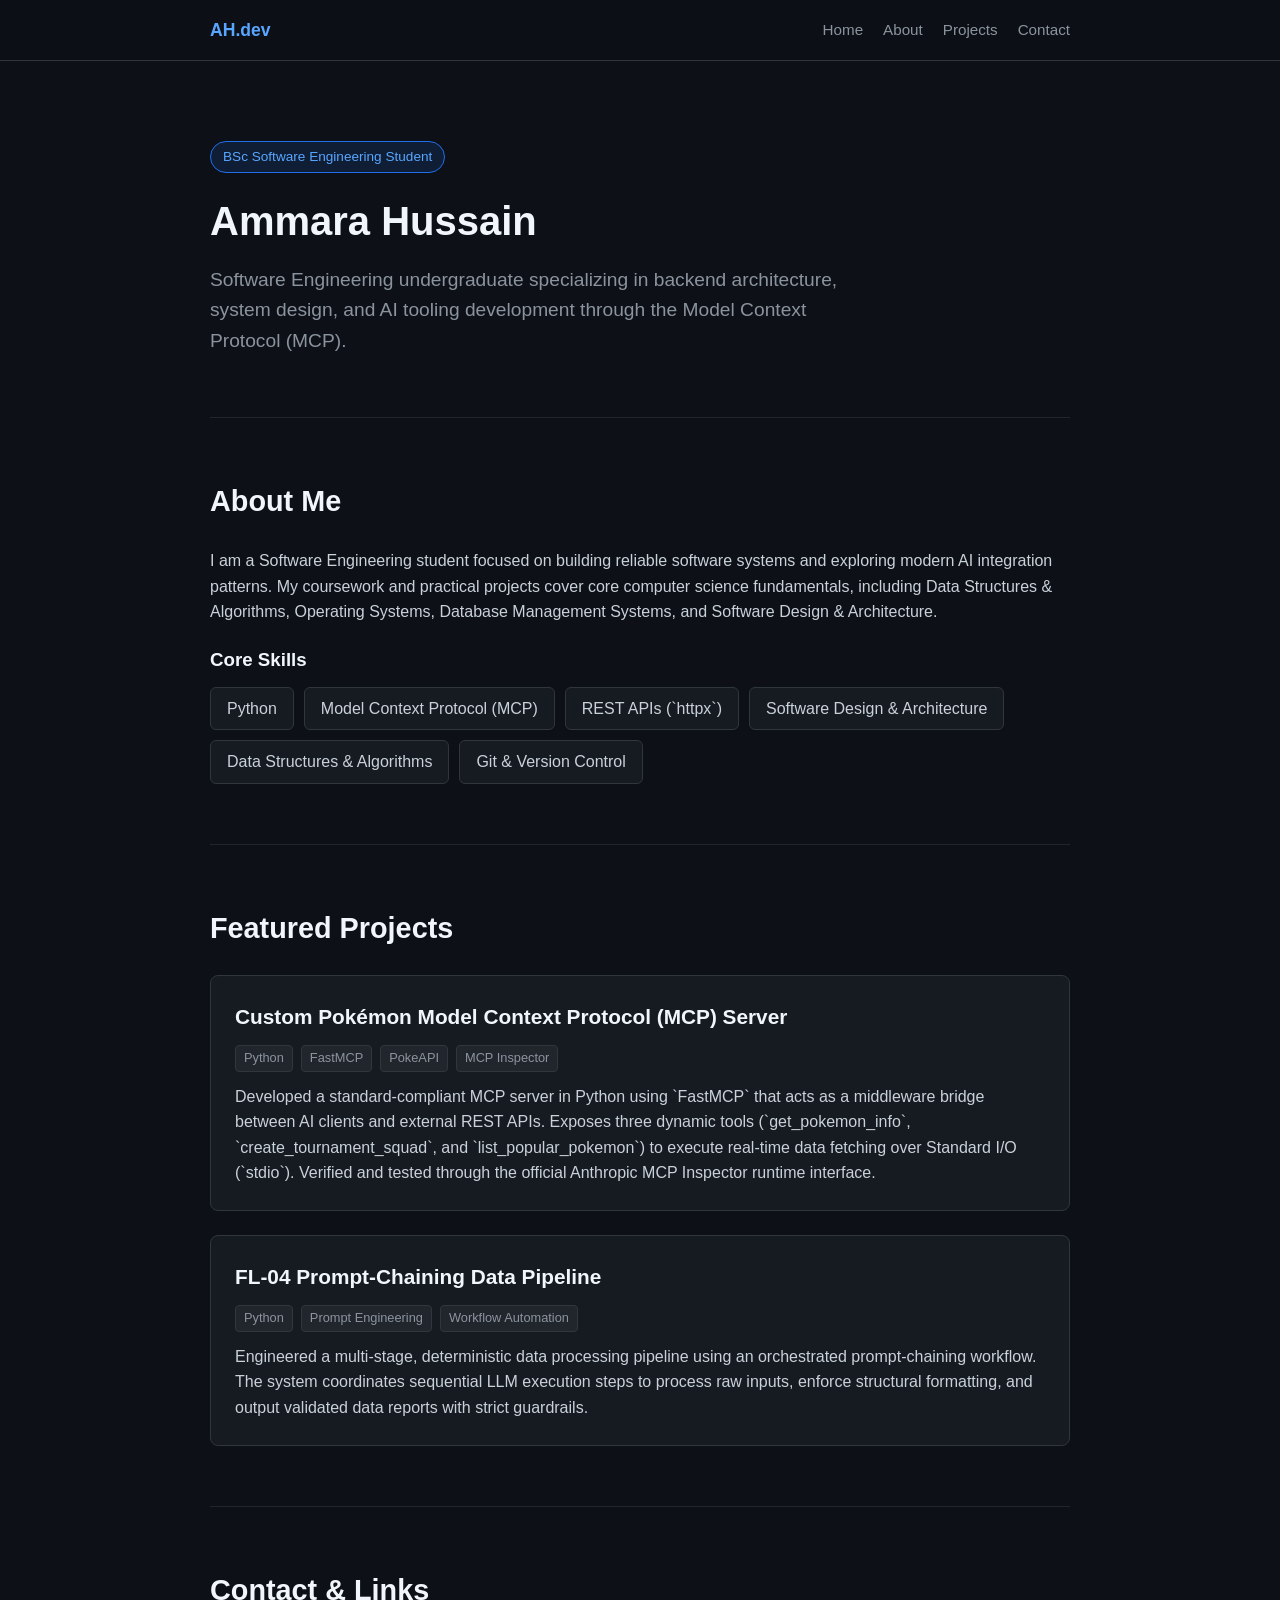
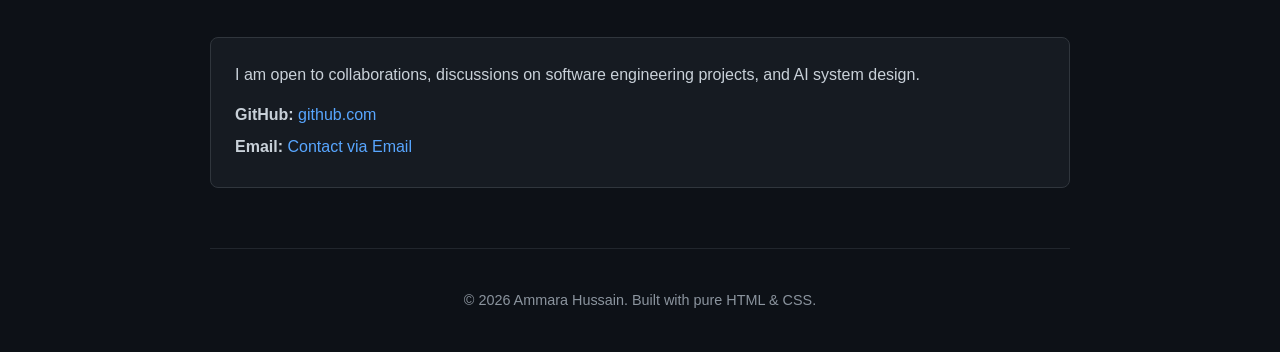
==== index.html @ 9ad75df4 "Deploy portfolio website" ====
<!DOCTYPE html>
<html lang="en">
<head>
    <meta charset="UTF-8">
    <meta name="viewport" content="width=device-width, initial-scale=1.0">
    <title>Ammara Hussain | Software Engineering Portfolio</title>
    <style>
        /* Base Reset & Styling */
        * {
            box-sizing: border-box;
            margin: 0;
            padding: 0;
        }
        body {
            font-family: -apple-system, BlinkMacSystemFont, "Segoe UI", Roboto, Helvetica, Arial, sans-serif;
            background-color: #0d1117;
            color: #c9d1d9;
            line-height: 1.6;
            padding: 0;
        }

        /* Layout Container */
        .container {
            max-width: 900px;
            margin: 0 auto;
            padding: 0 20px;
        }

        /* Navigation Header */
        header {
            position: sticky;
            top: 0;
            background-color: rgba(13, 17, 23, 0.9);
            backdrop-filter: blur(8px);
            border-bottom: 1px solid #30363d;
            z-index: 100;
        }
        nav {
            display: flex;
            justify-content: space-between;
            align-items: center;
            height: 60px;
        }
        .logo {
            font-weight: 700;
            color: #58a6ff;
            text-decoration: none;
            font-size: 1.1rem;
        }
        .nav-links {
            display: flex;
            list-style: none;
            gap: 20px;
        }
        .nav-links a {
            color: #8b949e;
            text-decoration: none;
            font-size: 0.95rem;
            transition: color 0.2s;
        }
        .nav-links a:hover {
            color: #58a6ff;
        }

        /* Sections */
        section {
            padding: 60px 0;
            border-bottom: 1px solid #21262d;
        }

        /* Hero / Home Section */
        .hero {
            padding: 80px 0 60px;
        }
        .hero h1 {
            font-size: 2.5rem;
            color: #f0f6fc;
            margin-bottom: 12px;
        }
        .hero p {
            font-size: 1.2rem;
            color: #8b949e;
            max-width: 650px;
        }
        .badge {
            display: inline-block;
            background-color: #1f6feb22;
            color: #58a6ff;
            border: 1px solid #1f6feb;
            padding: 4px 12px;
            border-radius: 20px;
            font-size: 0.85rem;
            margin-bottom: 16px;
        }

        /* Heading Style */
        h2 {
            font-size: 1.8rem;
            color: #f0f6fc;
            margin-bottom: 24px;
        }

        /* Projects Cards */
        .project-grid {
            display: grid;
            grid-template-columns: 1fr;
            gap: 24px;
        }
        .project-card {
            background-color: #161b22;
            border: 1px solid #30363d;
            border-radius: 8px;
            padding: 24px;
            transition: transform 0.2s, border-color 0.2s;
        }
        .project-card:hover {
            border-color: #58a6ff;
            transform: translateY(-2px);
        }
        .project-card h3 {
            color: #f0f6fc;
            font-size: 1.3rem;
            margin-bottom: 8px;
        }
        .tags {
            display: flex;
            gap: 8px;
            margin: 12px 0;
            flex-wrap: wrap;
        }
        .tag {
            background-color: #21262d;
            color: #8b949e;
            font-size: 0.8rem;
            padding: 2px 8px;
            border-radius: 4px;
            border: 1px solid #30363d;
        }

        /* Skills List */
        .skills-list {
            display: flex;
            flex-wrap: wrap;
            gap: 10px;
        }
        .skill-item {
            background-color: #161b22;
            border: 1px solid #30363d;
            padding: 8px 16px;
            border-radius: 6px;
            color: #c9d1d9;
        }

        /* Contact Details */
        .contact-box {
            background-color: #161b22;
            border: 1px solid #30363d;
            border-radius: 8px;
            padding: 24px;
        }
        .contact-link {
            color: #58a6ff;
            text-decoration: none;
        }
        .contact-link:hover {
            text-decoration: underline;
        }

        /* Footer */
        footer {
            padding: 40px 0;
            text-align: center;
            color: #8b949e;
            font-size: 0.9rem;
        }
    </style>
</head>
<body>

    <!-- Header Navigation -->
    <header>
        <div class="container">
            <nav>
                <a href="#home" class="logo">AH.dev</a>
                <ul class="nav-links">
                    <li><a href="#home">Home</a></li>
                    <li><a href="#about">About</a></li>
                    <li><a href="#projects">Projects</a></li>
                    <li><a href="#contact">Contact</a></li>
                </ul>
            </nav>
        </div>
    </header>

    <div class="container">
        
        <!-- Home / Hero Section -->
        <section id="home" class="hero">
            <span class="badge">BSc Software Engineering Student</span>
            <h1>Ammara Hussain</h1>
            <p>Software Engineering undergraduate specializing in backend architecture, system design, and AI tooling development through the Model Context Protocol (MCP).</p>
        </section>

        <!-- About Section -->
        <section id="about">
            <h2>About Me</h2>
            <p style="margin-bottom: 16px;">
                I am a Software Engineering student focused on building reliable software systems and exploring modern AI integration patterns. My coursework and practical projects cover core computer science fundamentals, including Data Structures & Algorithms, Operating Systems, Database Management Systems, and Software Design & Architecture.
            </p>
            <h3 style="color: #f0f6fc; margin: 20px 0 12px;">Core Skills</h3>
            <div class="skills-list">
                <span class="skill-item">Python</span>
                <span class="skill-item">Model Context Protocol (MCP)</span>
                <span class="skill-item">REST APIs (`httpx`)</span>
                <span class="skill-item">Software Design & Architecture</span>
                <span class="skill-item">Data Structures & Algorithms</span>
                <span class="skill-item">Git & Version Control</span>
            </div>
        </section>

        <!-- Projects Section -->
        <section id="projects">
            <h2>Featured Projects</h2>
            <div class="project-grid">

                <!-- FL-05 Project -->
                <div class="project-card">
                    <h3>Custom Pokémon Model Context Protocol (MCP) Server</h3>
                    <div class="tags">
                        <span class="tag">Python</span>
                        <span class="tag">FastMCP</span>
                        <span class="tag">PokeAPI</span>
                        <span class="tag">MCP Inspector</span>
                    </div>
                    <p>
                        Developed a standard-compliant MCP server in Python using `FastMCP` that acts as a middleware bridge between AI clients and external REST APIs. Exposes three dynamic tools (`get_pokemon_info`, `create_tournament_squad`, and `list_popular_pokemon`) to execute real-time data fetching over Standard I/O (`stdio`). Verified and tested through the official Anthropic MCP Inspector runtime interface.
                    </p>
                </div>

                <!-- FL-04 Project -->
                <div class="project-card">
                    <h3>FL-04 Prompt-Chaining Data Pipeline</h3>
                    <div class="tags">
                        <span class="tag">Python</span>
                        <span class="tag">Prompt Engineering</span>
                        <span class="tag">Workflow Automation</span>
                    </div>
                    <p>
                        Engineered a multi-stage, deterministic data processing pipeline using an orchestrated prompt-chaining workflow. The system coordinates sequential LLM execution steps to process raw inputs, enforce structural formatting, and output validated data reports with strict guardrails.
                    </p>
                </div>

            </div>
        </section>

        <!-- Contact Section -->
        <section id="contact">
            <h2>Contact & Links</h2>
            <div class="contact-box">
                <p style="margin-bottom: 12px;">I am open to collaborations, discussions on software engineering projects, and AI system design.</p>
                <ul style="list-style: none; line-height: 2;">
                    <li><strong>GitHub:</strong> <a href="https://github.com/Ammara-Hussain" target="_blank" class="contact-link">github.com</a></li>
                    <li><strong>Email:</strong> <a href="ammarahussain2024@gmail.com" class="contact-link">Contact via Email</a></li>
                </ul>
            </div>
        </section>

        <footer>
            <p>&copy; 2026 Ammara Hussain. Built with pure HTML & CSS.</p>
        </footer>

    </div>

</body>
</html>
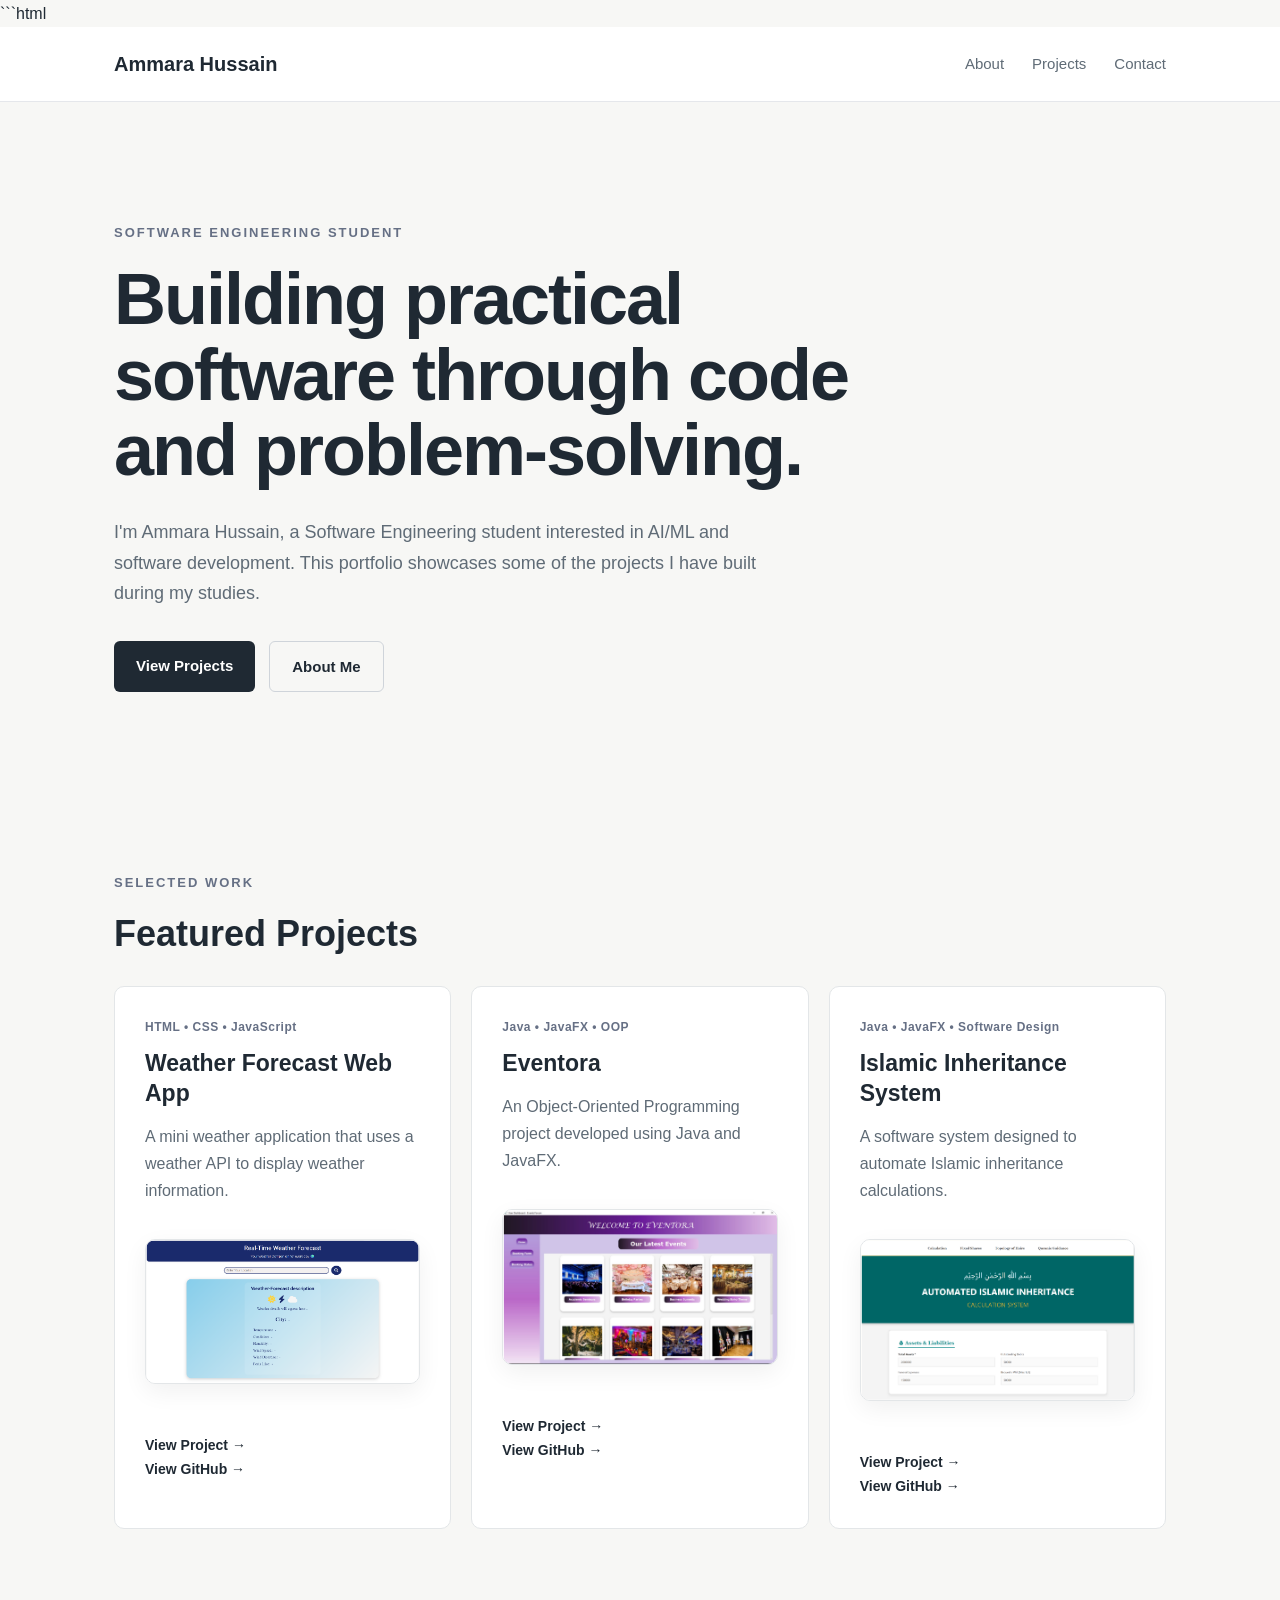
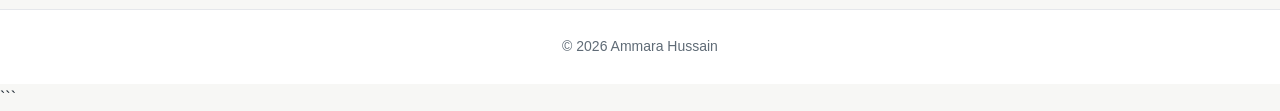
==== commit 1454ca86: "Initial portfolio" ====
--- a/index.html
+++ b/index.html
@@ -1,275 +1,233 @@
+```html
 <!DOCTYPE html>
 <html lang="en">
+
 <head>
     <meta charset="UTF-8">
     <meta name="viewport" content="width=device-width, initial-scale=1.0">
-    <title>Ammara Hussain | Software Engineering Portfolio</title>
-    <style>
-        /* Base Reset & Styling */
-        * {
-            box-sizing: border-box;
-            margin: 0;
-            padding: 0;
-        }
-        body {
-            font-family: -apple-system, BlinkMacSystemFont, "Segoe UI", Roboto, Helvetica, Arial, sans-serif;
-            background-color: #0d1117;
-            color: #c9d1d9;
-            line-height: 1.6;
-            padding: 0;
-        }
-
-        /* Layout Container */
-        .container {
-            max-width: 900px;
-            margin: 0 auto;
-            padding: 0 20px;
-        }
-
-        /* Navigation Header */
-        header {
-            position: sticky;
-            top: 0;
-            background-color: rgba(13, 17, 23, 0.9);
-            backdrop-filter: blur(8px);
-            border-bottom: 1px solid #30363d;
-            z-index: 100;
-        }
-        nav {
-            display: flex;
-            justify-content: space-between;
-            align-items: center;
-            height: 60px;
-        }
-        .logo {
-            font-weight: 700;
-            color: #58a6ff;
-            text-decoration: none;
-            font-size: 1.1rem;
-        }
-        .nav-links {
-            display: flex;
-            list-style: none;
-            gap: 20px;
-        }
-        .nav-links a {
-            color: #8b949e;
-            text-decoration: none;
-            font-size: 0.95rem;
-            transition: color 0.2s;
-        }
-        .nav-links a:hover {
-            color: #58a6ff;
-        }
-
-        /* Sections */
-        section {
-            padding: 60px 0;
-            border-bottom: 1px solid #21262d;
-        }
-
-        /* Hero / Home Section */
-        .hero {
-            padding: 80px 0 60px;
-        }
-        .hero h1 {
-            font-size: 2.5rem;
-            color: #f0f6fc;
-            margin-bottom: 12px;
-        }
-        .hero p {
-            font-size: 1.2rem;
-            color: #8b949e;
-            max-width: 650px;
-        }
-        .badge {
-            display: inline-block;
-            background-color: #1f6feb22;
-            color: #58a6ff;
-            border: 1px solid #1f6feb;
-            padding: 4px 12px;
-            border-radius: 20px;
-            font-size: 0.85rem;
-            margin-bottom: 16px;
-        }
-
-        /* Heading Style */
-        h2 {
-            font-size: 1.8rem;
-            color: #f0f6fc;
-            margin-bottom: 24px;
-        }
-
-        /* Projects Cards */
-        .project-grid {
-            display: grid;
-            grid-template-columns: 1fr;
-            gap: 24px;
-        }
-        .project-card {
-            background-color: #161b22;
-            border: 1px solid #30363d;
-            border-radius: 8px;
-            padding: 24px;
-            transition: transform 0.2s, border-color 0.2s;
-        }
-        .project-card:hover {
-            border-color: #58a6ff;
-            transform: translateY(-2px);
-        }
-        .project-card h3 {
-            color: #f0f6fc;
-            font-size: 1.3rem;
-            margin-bottom: 8px;
-        }
-        .tags {
-            display: flex;
-            gap: 8px;
-            margin: 12px 0;
-            flex-wrap: wrap;
-        }
-        .tag {
-            background-color: #21262d;
-            color: #8b949e;
-            font-size: 0.8rem;
-            padding: 2px 8px;
-            border-radius: 4px;
-            border: 1px solid #30363d;
-        }
-
-        /* Skills List */
-        .skills-list {
-            display: flex;
-            flex-wrap: wrap;
-            gap: 10px;
-        }
-        .skill-item {
-            background-color: #161b22;
-            border: 1px solid #30363d;
-            padding: 8px 16px;
-            border-radius: 6px;
-            color: #c9d1d9;
-        }
-
-        /* Contact Details */
-        .contact-box {
-            background-color: #161b22;
-            border: 1px solid #30363d;
-            border-radius: 8px;
-            padding: 24px;
-        }
-        .contact-link {
-            color: #58a6ff;
-            text-decoration: none;
-        }
-        .contact-link:hover {
-            text-decoration: underline;
-        }
-
-        /* Footer */
-        footer {
-            padding: 40px 0;
-            text-align: center;
-            color: #8b949e;
-            font-size: 0.9rem;
-        }
-    </style>
+
+    <title>Ammara Hussain | Portfolio</title>
+
+    <link rel="stylesheet" href="css/style.css">
 </head>
+
+
 <body>
 
-    <!-- Header Navigation -->
-    <header>
-        <div class="container">
-            <nav>
-                <a href="#home" class="logo">AH.dev</a>
-                <ul class="nav-links">
-                    <li><a href="#home">Home</a></li>
-                    <li><a href="#about">About</a></li>
-                    <li><a href="#projects">Projects</a></li>
-                    <li><a href="#contact">Contact</a></li>
-                </ul>
-            </nav>
+<header>
+
+    <nav>
+
+        <a href="index.html" class="logo">
+            Ammara Hussain
+        </a>
+
+        <div class="nav-links">
+            <a href="about.html">About</a>
+            <a href="projects.html">Projects</a>
+            <a href="contact.html">Contact</a>
         </div>
-    </header>
-
-    <div class="container">
-        
-        <!-- Home / Hero Section -->
-        <section id="home" class="hero">
-            <span class="badge">BSc Software Engineering Student</span>
-            <h1>Ammara Hussain</h1>
-            <p>Software Engineering undergraduate specializing in backend architecture, system design, and AI tooling development through the Model Context Protocol (MCP).</p>
-        </section>
-
-        <!-- About Section -->
-        <section id="about">
-            <h2>About Me</h2>
-            <p style="margin-bottom: 16px;">
-                I am a Software Engineering student focused on building reliable software systems and exploring modern AI integration patterns. My coursework and practical projects cover core computer science fundamentals, including Data Structures & Algorithms, Operating Systems, Database Management Systems, and Software Design & Architecture.
-            </p>
-            <h3 style="color: #f0f6fc; margin: 20px 0 12px;">Core Skills</h3>
-            <div class="skills-list">
-                <span class="skill-item">Python</span>
-                <span class="skill-item">Model Context Protocol (MCP)</span>
-                <span class="skill-item">REST APIs (`httpx`)</span>
-                <span class="skill-item">Software Design & Architecture</span>
-                <span class="skill-item">Data Structures & Algorithms</span>
-                <span class="skill-item">Git & Version Control</span>
-            </div>
-        </section>
-
-        <!-- Projects Section -->
-        <section id="projects">
-            <h2>Featured Projects</h2>
-            <div class="project-grid">
-
-                <!-- FL-05 Project -->
-                <div class="project-card">
-                    <h3>Custom Pokémon Model Context Protocol (MCP) Server</h3>
-                    <div class="tags">
-                        <span class="tag">Python</span>
-                        <span class="tag">FastMCP</span>
-                        <span class="tag">PokeAPI</span>
-                        <span class="tag">MCP Inspector</span>
-                    </div>
-                    <p>
-                        Developed a standard-compliant MCP server in Python using `FastMCP` that acts as a middleware bridge between AI clients and external REST APIs. Exposes three dynamic tools (`get_pokemon_info`, `create_tournament_squad`, and `list_popular_pokemon`) to execute real-time data fetching over Standard I/O (`stdio`). Verified and tested through the official Anthropic MCP Inspector runtime interface.
-                    </p>
-                </div>
-
-                <!-- FL-04 Project -->
-                <div class="project-card">
-                    <h3>FL-04 Prompt-Chaining Data Pipeline</h3>
-                    <div class="tags">
-                        <span class="tag">Python</span>
-                        <span class="tag">Prompt Engineering</span>
-                        <span class="tag">Workflow Automation</span>
-                    </div>
-                    <p>
-                        Engineered a multi-stage, deterministic data processing pipeline using an orchestrated prompt-chaining workflow. The system coordinates sequential LLM execution steps to process raw inputs, enforce structural formatting, and output validated data reports with strict guardrails.
-                    </p>
-                </div>
-
-            </div>
-        </section>
-
-        <!-- Contact Section -->
-        <section id="contact">
-            <h2>Contact & Links</h2>
-            <div class="contact-box">
-                <p style="margin-bottom: 12px;">I am open to collaborations, discussions on software engineering projects, and AI system design.</p>
-                <ul style="list-style: none; line-height: 2;">
-                    <li><strong>GitHub:</strong> <a href="https://github.com/Ammara-Hussain" target="_blank" class="contact-link">github.com</a></li>
-                    <li><strong>Email:</strong> <a href="ammarahussain2024@gmail.com" class="contact-link">Contact via Email</a></li>
-                </ul>
-            </div>
-        </section>
-
-        <footer>
-            <p>&copy; 2026 Ammara Hussain. Built with pure HTML & CSS.</p>
-        </footer>
-
-    </div>
+
+    </nav>
+
+</header>
+
+
+<main>
+
+
+    <!-- HERO SECTION -->
+
+    <section class="hero">
+
+        <p class="eyebrow">
+            SOFTWARE ENGINEERING STUDENT
+        </p>
+
+        <h1>
+            Building practical software
+            through code and problem-solving.
+        </h1>
+
+        <p>
+            I'm Ammara Hussain, a Software Engineering student
+            interested in AI/ML and software development.
+            This portfolio showcases some of the projects
+            I have built during my studies.
+        </p>
+
+        <div class="buttons">
+
+            <a href="projects.html" class="button">
+                View Projects
+            </a>
+
+            <a href="about.html" class="button secondary">
+                About Me
+            </a>
+
+        </div>
+
+    </section>
+
+
+
+    <!-- FEATURED PROJECTS -->
+
+    <section class="featured">
+
+        <p class="eyebrow">
+            SELECTED WORK
+        </p>
+
+        <h2>
+            Featured Projects
+        </h2>
+
+
+        <div class="project-grid">
+
+
+            <!-- WEATHER APP -->
+
+            <article class="project-card">
+
+                <span>
+                    HTML • CSS • JavaScript
+                </span>
+
+                <h3>
+                    Weather Forecast Web App
+                </h3>
+
+                <p>
+                    A mini weather application that uses
+                    a weather API to display weather information.
+                </p>
+
+                <img
+                    src="assets/weather-app.png"
+                    alt="Weather Forecast Web App"
+                    class="project-image"
+                >
+
+                <a href="projects/weather.html">
+                    View Project →
+                </a>
+
+                <br>
+
+                <a
+                    href="https://github.com/Ammara-Hussain/Weather-Forecast-App"
+                    target="_blank"
+                    rel="noopener noreferrer"
+                >
+                    View GitHub →
+                </a>
+
+            </article>
+
+
+
+            <!-- EVENTORA -->
+
+            <article class="project-card">
+
+                <span>
+                    Java • JavaFX • OOP
+                </span>
+
+                <h3>
+                    Eventora
+                </h3>
+
+                <p>
+                    An Object-Oriented Programming project
+                    developed using Java and JavaFX.
+                </p>
+
+                <img
+                    src="assets/eventora.png"
+                    alt="Eventora JavaFX application"
+                    class="project-image"
+                >
+
+                <a href="projects/eventora.html">
+                    View Project →
+                </a>
+
+                <br>
+
+                <a
+                    href="https://github.com/Ammara-Hussain/Event-Management-System"
+                    target="_blank"
+                    rel="noopener noreferrer"
+                >
+                    View GitHub →
+                </a>
+
+            </article>
+
+
+
+            <!-- ISLAMIC INHERITANCE SYSTEM -->
+
+            <article class="project-card">
+
+                <span>
+                    Java • JavaFX • Software Design
+                </span>
+
+                <h3>
+                    Islamic Inheritance System
+                </h3>
+
+                <p>
+                    A software system designed to automate
+                    Islamic inheritance calculations.
+                </p>
+
+                <img
+                    src="assets/inheritance-system.png"
+                    alt="Automated Islamic Inheritance Calculation System"
+                    class="project-image"
+                >
+
+                <a href="projects/inheritance.html">
+                    View Project →
+                </a>
+
+                <br>
+
+                <a
+                    href="https://github.com/Ammara-Hussain/IslamicInheritanceCalculator"
+                    target="_blank"
+                    rel="noopener noreferrer"
+                >
+                    View GitHub →
+                </a>
+
+            </article>
+
+
+        </div>
+
+    </section>
+
+
+</main>
+
+
+<footer>
+
+    <p>
+        © 2026 Ammara Hussain
+    </p>
+
+</footer>
+
 
 </body>
-</html>+
+</html>
+```
--- a/css/style.css
+++ b/css/style.css
@@ -0,0 +1,485 @@
+/* =========================================
+   RESET & BASE STYLES
+========================================= */
+
+* {
+    margin: 0;
+    padding: 0;
+    box-sizing: border-box;
+}
+
+html {
+    scroll-behavior: smooth;
+}
+
+body {
+    font-family: Arial, Helvetica, sans-serif;
+    background: #f7f7f5;
+    color: #1f2933;
+    line-height: 1.7;
+}
+
+a {
+    color: inherit;
+    text-decoration: none;
+}
+
+p {
+    color: #5f6b76;
+}
+
+ul {
+    padding-left: 20px;
+}
+
+
+/* =========================================
+   NAVIGATION
+========================================= */
+
+header {
+    border-bottom: 1px solid #e5e7eb;
+    background: #ffffff;
+}
+
+nav {
+    max-width: 1100px;
+    margin: 0 auto;
+    padding: 20px 24px;
+
+    display: flex;
+    justify-content: space-between;
+    align-items: center;
+}
+
+.logo {
+    font-size: 20px;
+    font-weight: 700;
+}
+
+.nav-links {
+    display: flex;
+    gap: 28px;
+}
+
+.nav-links a {
+    color: #5f6b76;
+    font-size: 15px;
+    transition: color 0.2s ease;
+}
+
+.nav-links a:hover {
+    color: #111827;
+}
+
+
+/* =========================================
+   GENERAL LAYOUT
+========================================= */
+
+main {
+    max-width: 1100px;
+    margin: 0 auto;
+    padding: 0 24px;
+}
+
+section {
+    padding: 80px 0;
+}
+
+
+/* =========================================
+   HERO
+========================================= */
+
+.hero {
+    max-width: 850px;
+    padding-top: 120px;
+    padding-bottom: 100px;
+}
+
+.eyebrow {
+    color: #667085;
+    font-size: 13px;
+    font-weight: 700;
+    letter-spacing: 2px;
+    margin-bottom: 18px;
+}
+
+.hero h1 {
+    max-width: 800px;
+    font-size: clamp(42px, 7vw, 72px);
+    line-height: 1.05;
+    letter-spacing: -2px;
+    margin-bottom: 28px;
+}
+
+.hero > p:not(.eyebrow) {
+    max-width: 680px;
+    font-size: 18px;
+}
+
+
+/* =========================================
+   BUTTONS
+========================================= */
+
+.buttons {
+    display: flex;
+    gap: 14px;
+    margin-top: 32px;
+}
+
+.button {
+    display: inline-block;
+    padding: 12px 22px;
+
+    background: #1f2933;
+    color: white;
+
+    border-radius: 6px;
+
+    font-size: 15px;
+    font-weight: 600;
+
+    transition: transform 0.2s ease,
+                opacity 0.2s ease;
+}
+
+.button:hover {
+    transform: translateY(-2px);
+    opacity: 0.9;
+}
+
+.button.secondary {
+    background: transparent;
+    color: #1f2933;
+    border: 1px solid #cfd4da;
+}
+
+
+/* =========================================
+   HEADINGS
+========================================= */
+
+h2 {
+    font-size: 36px;
+    line-height: 1.2;
+    margin-bottom: 30px;
+}
+
+h3 {
+    font-size: 23px;
+    line-height: 1.3;
+    margin: 12px 0;
+}
+
+
+/* =========================================
+   PROJECT GRID
+========================================= */
+
+.project-grid {
+    display: grid;
+
+    grid-template-columns:
+        repeat(3, 1fr);
+
+    gap: 20px;
+}
+
+.project-card {
+    background: #ffffff;
+
+    border: 1px solid #e3e6e8;
+
+    border-radius: 10px;
+
+    padding: 30px;
+
+    transition:
+        transform 0.2s ease,
+        box-shadow 0.2s ease;
+}
+
+.project-card:hover {
+    transform: translateY(-4px);
+
+    box-shadow:
+        0 12px 30px rgba(0, 0, 0, 0.07);
+}
+
+.project-card span {
+    font-size: 12px;
+    font-weight: 700;
+    color: #667085;
+    letter-spacing: 0.5px;
+}
+
+.project-card p {
+    margin: 14px 0 22px;
+}
+
+.project-card a {
+    font-weight: 700;
+    font-size: 14px;
+}
+
+.project-card a:hover {
+    text-decoration: underline;
+}
+
+
+/* =========================================
+   PAGE HEADER
+========================================= */
+
+.page-header {
+    max-width: 750px;
+    padding-top: 100px;
+    padding-bottom: 60px;
+}
+
+.page-header h1 {
+    font-size: clamp(42px, 6vw, 64px);
+    line-height: 1.1;
+    letter-spacing: -1.5px;
+    margin-bottom: 22px;
+}
+
+.page-header > p:not(.eyebrow) {
+    font-size: 18px;
+}
+
+
+/* =========================================
+   ABOUT PAGE
+========================================= */
+
+.about-content {
+    max-width: 750px;
+    padding-top: 20px;
+    padding-bottom: 100px;
+}
+
+.about-content h2 {
+    font-size: 28px;
+    margin-top: 45px;
+    margin-bottom: 15px;
+}
+
+.about-content p {
+    margin-bottom: 18px;
+}
+
+.about-content li {
+    margin-bottom: 8px;
+    color: #5f6b76;
+}
+
+
+/* =========================================
+   PROJECT LIST PAGE
+========================================= */
+
+.project-list {
+    display: flex;
+    flex-direction: column;
+    gap: 24px;
+
+    padding-bottom: 100px;
+}
+
+.project-list .project-card {
+    max-width: 850px;
+}
+
+.project-list .project-card h2 {
+    font-size: 30px;
+    margin: 10px 0;
+}
+
+.project-list .project-card p {
+    max-width: 700px;
+}
+
+
+/* =========================================
+   CASE STUDY PAGES
+========================================= */
+
+.case-study {
+    max-width: 800px;
+
+    padding-top: 100px;
+    padding-bottom: 100px;
+}
+
+.case-study h1 {
+    font-size: clamp(40px, 6vw, 64px);
+    line-height: 1.1;
+    letter-spacing: -1.5px;
+
+    margin-bottom: 25px;
+}
+
+.case-study .lead {
+    font-size: 20px;
+    margin-bottom: 60px;
+}
+
+.case-study h2 {
+    font-size: 28px;
+    margin-top: 50px;
+    margin-bottom: 15px;
+}
+
+.case-study p {
+    margin-bottom: 18px;
+}
+
+.case-study li {
+    margin-bottom: 8px;
+    color: #5f6b76;
+}
+
+.case-study > a:last-child {
+    display: inline-block;
+
+    margin-top: 45px;
+
+    font-weight: 700;
+}
+
+.case-study > a:last-child:hover {
+    text-decoration: underline;
+}
+
+
+/* =========================================
+   CONTACT
+========================================= */
+
+.contact-content {
+    max-width: 700px;
+
+    padding-top: 20px;
+    padding-bottom: 120px;
+}
+
+.contact-content h2 {
+    font-size: 22px;
+    margin-top: 35px;
+    margin-bottom: 5px;
+}
+
+.contact-content a {
+    color: #344054;
+    font-weight: 600;
+}
+
+.contact-content a:hover {
+    text-decoration: underline;
+}
+
+
+/* =========================================
+   FOOTER
+========================================= */
+
+footer {
+    border-top: 1px solid #e5e7eb;
+
+    background: #ffffff;
+
+    text-align: center;
+
+    padding: 25px;
+}
+
+footer p {
+    font-size: 14px;
+}
+
+
+/* =========================================
+   RESPONSIVE DESIGN
+========================================= */
+
+@media (max-width: 800px) {
+
+    nav {
+        flex-direction: column;
+        gap: 15px;
+    }
+
+    .nav-links {
+        gap: 18px;
+    }
+
+    .hero {
+        padding-top: 80px;
+    }
+
+    .project-grid {
+        grid-template-columns: 1fr;
+    }
+
+    section {
+        padding: 60px 0;
+    }
+
+}
+
+
+@media (max-width: 500px) {
+
+    main {
+        padding: 0 18px;
+    }
+
+    nav {
+        padding: 18px;
+    }
+
+    .nav-links {
+        gap: 14px;
+        font-size: 14px;
+    }
+
+    .hero h1 {
+        letter-spacing: -1px;
+    }
+
+    .buttons {
+        flex-direction: column;
+        align-items: flex-start;
+    }
+
+    .button {
+        width: 100%;
+        text-align: center;
+    }
+
+    .project-card {
+        padding: 22px;
+    }
+
+}
+/* =========================================
+   PROJECT IMAGES
+========================================= */
+
+.project-image {
+    width: 100%;
+    max-width: 800px;
+    height: auto;
+    display: block;
+
+    margin: 35px 0 50px;
+
+    border: 1px solid #e3e6e8;
+    border-radius: 10px;
+
+    box-shadow: 0 8px 25px rgba(0, 0, 0, 0.06);
+}
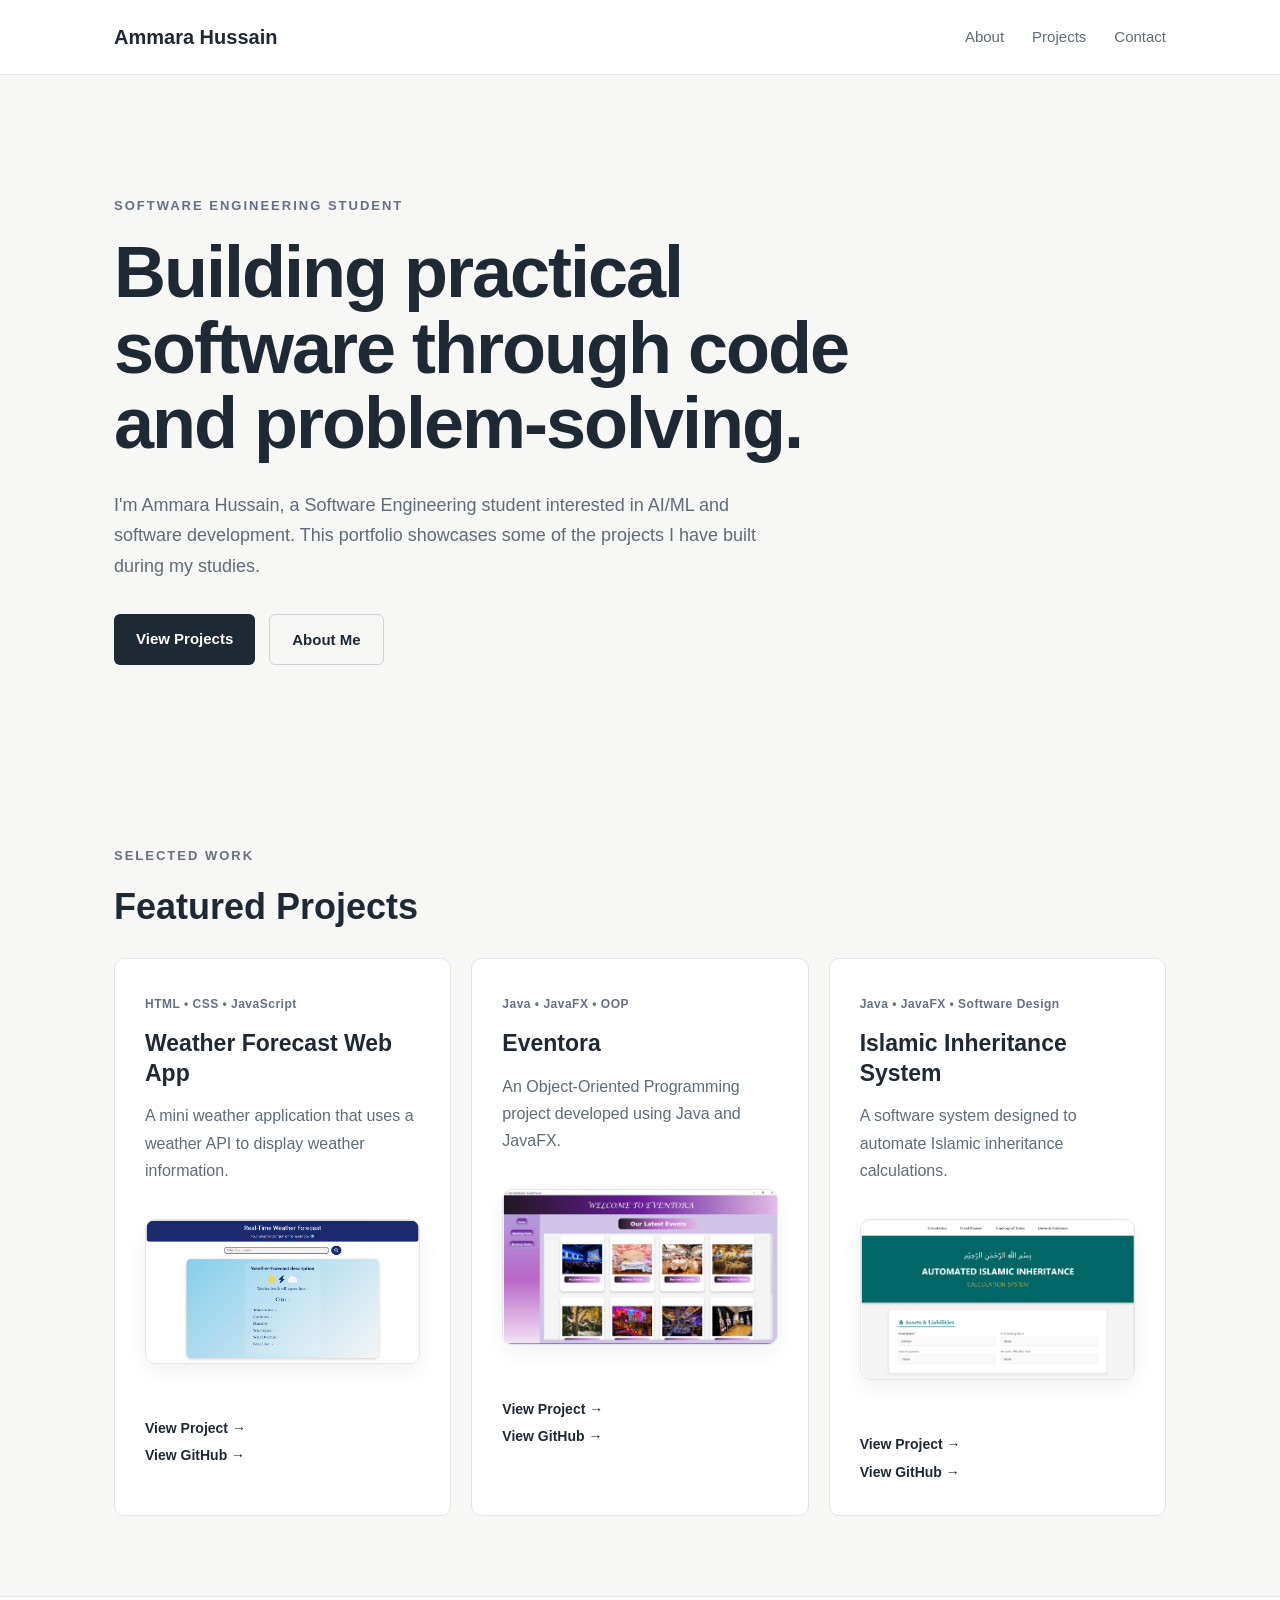
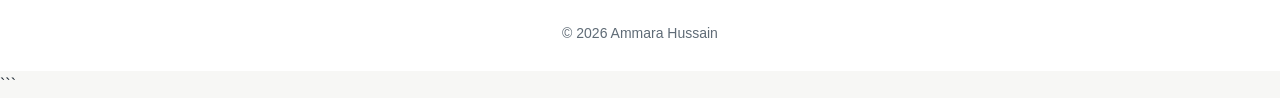
==== commit bf2977d5: "Remove code block formatting from index.html" ====
--- a/index.html
+++ b/index.html
@@ -1,4 +1,4 @@
-```html
+
 <!DOCTYPE html>
 <html lang="en">
 
